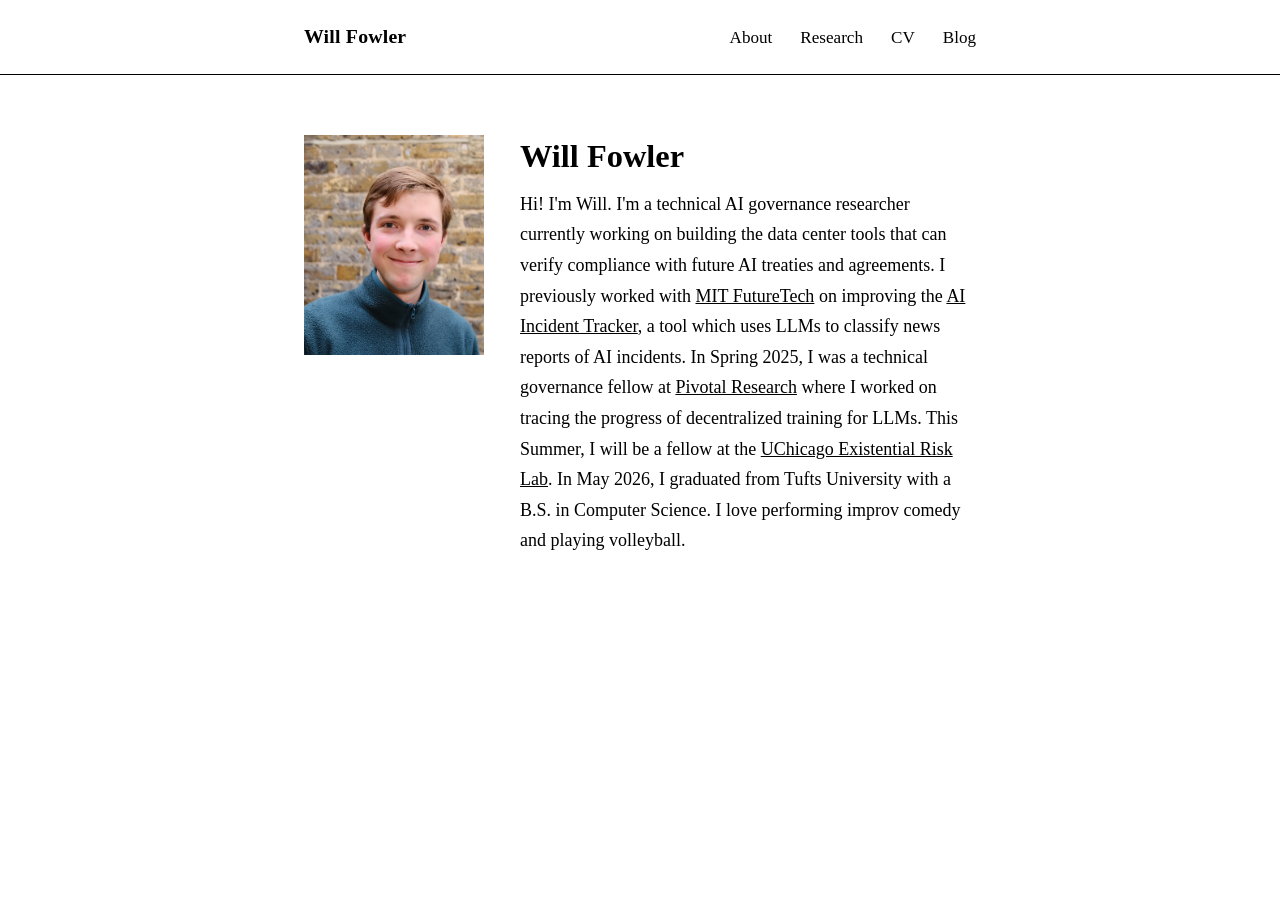
==== index.html @ b399e0b0 "initial commit" ====
<!DOCTYPE html>
<html lang="en">
<head>
  <meta charset="UTF-8" />
  <meta name="viewport" content="width=device-width, initial-scale=1.0" />
  <title>Will Fowler</title>
  <link rel="stylesheet" href="css/style.css" />
</head>
<body>

  <nav>
    <div class="container">
      <a class="site-name" href="index.html">Will Fowler</a>
      <div class="nav-links">
        <a href="index.html">About</a>
        <a href="research.html">Research</a>
        <a href="resume.html">CV</a>
        <a href="https://substack.com/@secondsycophant" target="_blank" rel="noopener">Blog</a>
      </div>
    </div>
  </nav>

  <main>
    <div class="container">
      <div class="profile">
        <img src="images/Pivotal_picture_of_me2.JPG" alt="Will Fowler" />
        <div class="profile-bio">
          <h1>Will Fowler</h1>
          <p>
            <!-- Bio placeholder — replace with your text -->
            Hi! I'm Will. I'm a technical AI governance researcher currently working on building the data center tools that can verify compliance with future AI treaties and agreements.
          
            I previously worked with <a href="https://futuretech.mit.edu/">MIT FutureTech</a> on improving the <a href="https://airisk.mit.edu/ai-incident-tracker">AI Incident Tracker</a>, a tool which uses LLMs to classify news reports of AI incidents.

            In Spring 2025, I was a technical governance fellow at <a href="https://www.pivotal-research.org">Pivotal Research</a> where I worked on tracing the progress of decentralized training for LLMs.

            This Summer, I will be a fellow at the <a href="https://xrisk.uchicago.edu/">UChicago Existential Risk Lab</a>.

            In May 2026, I graduated from Tufts University with a B.S. in Computer Science.

            I love performing improv comedy and playing volleyball.
          </p>
        </div>
      </div>
    </div>
  </main>

</body>
</html>
---- css/style.css ----
*, *::before, *::after {
  box-sizing: border-box;
  margin: 0;
  padding: 0;
}

html {
  font-size: 18px;
}

body {
  font-family: Georgia, 'Times New Roman', serif;
  background: #fff;
  color: #000;
  line-height: 1.7;
}

/* ── Layout ── */

.container {
  max-width: 720px;
  margin: 0 auto;
  padding: 0 24px;
}

/* ── Navigation ── */

nav {
  border-bottom: 1px solid #000;
  padding: 20px 0;
  margin-bottom: 60px;
}

nav .container {
  display: flex;
  align-items: baseline;
  justify-content: space-between;
}

nav .site-name {
  font-size: 1.1rem;
  font-weight: bold;
  text-decoration: none;
  color: #000;
  letter-spacing: 0.01em;
}

nav .nav-links {
  display: flex;
  gap: 28px;
}

nav .nav-links a {
  font-size: 0.95rem;
  text-decoration: none;
  color: #000;
}

nav .nav-links a:hover,
nav .site-name:hover {
  text-decoration: underline;
}

/* ── Page content ── */

main {
  padding-bottom: 80px;
}

h1 {
  font-size: 1.8rem;
  font-weight: bold;
  margin-bottom: 24px;
  line-height: 1.3;
}

h2 {
  font-size: 1.3rem;
  font-weight: bold;
  margin-top: 48px;
  margin-bottom: 16px;
  border-bottom: 1px solid #000;
  padding-bottom: 6px;
}

p {
  margin-bottom: 16px;
}

a {
  color: #000;
  text-decoration: underline;
}

a:hover {
  text-decoration: none;
}

/* ── Home page ── */

.profile {
  display: flex;
  gap: 36px;
  align-items: flex-start;
  margin-bottom: 36px;
}

.profile img {
  width: 180px;
  height: 220px;
  object-fit: cover;
  object-position: top;
  flex-shrink: 0;
}

.profile-bio {
  flex: 1;
}

.profile-bio h1 {
  margin-bottom: 12px;
}

/* ── Research & Projects ── */

.publication-list {
  list-style: none;
  margin-bottom: 8px;
}

.publication-list li {
  margin-bottom: 20px;
  padding-left: 0;
}

.publication-list li a {
  font-style: italic;
}

.publication-list .authors {
  font-size: 0.9rem;
  color: #333;
}

.publication-list .venue {
  font-size: 0.9rem;
  color: #555;
}

.project-entry {
  margin-bottom: 28px;
}

.project-entry h3 {
  font-size: 1rem;
  font-weight: bold;
  margin-bottom: 4px;
}

.project-entry h3 a {
  font-style: normal;
}

.project-entry p {
  margin-bottom: 0;
  font-size: 0.95rem;
}

/* ── Resume page ── */

.resume-embed {
  width: 100%;
  height: 85vh;
  border: 1px solid #ccc;
  display: block;
}

.resume-fallback {
  margin-top: 12px;
  font-size: 0.9rem;
}

/* ── Responsive ── */

@media (max-width: 560px) {
  .profile {
    flex-direction: column;
  }

  .profile img {
    width: 100%;
    height: auto;
    max-height: 280px;
  }

  nav .nav-links {
    gap: 16px;
  }
}
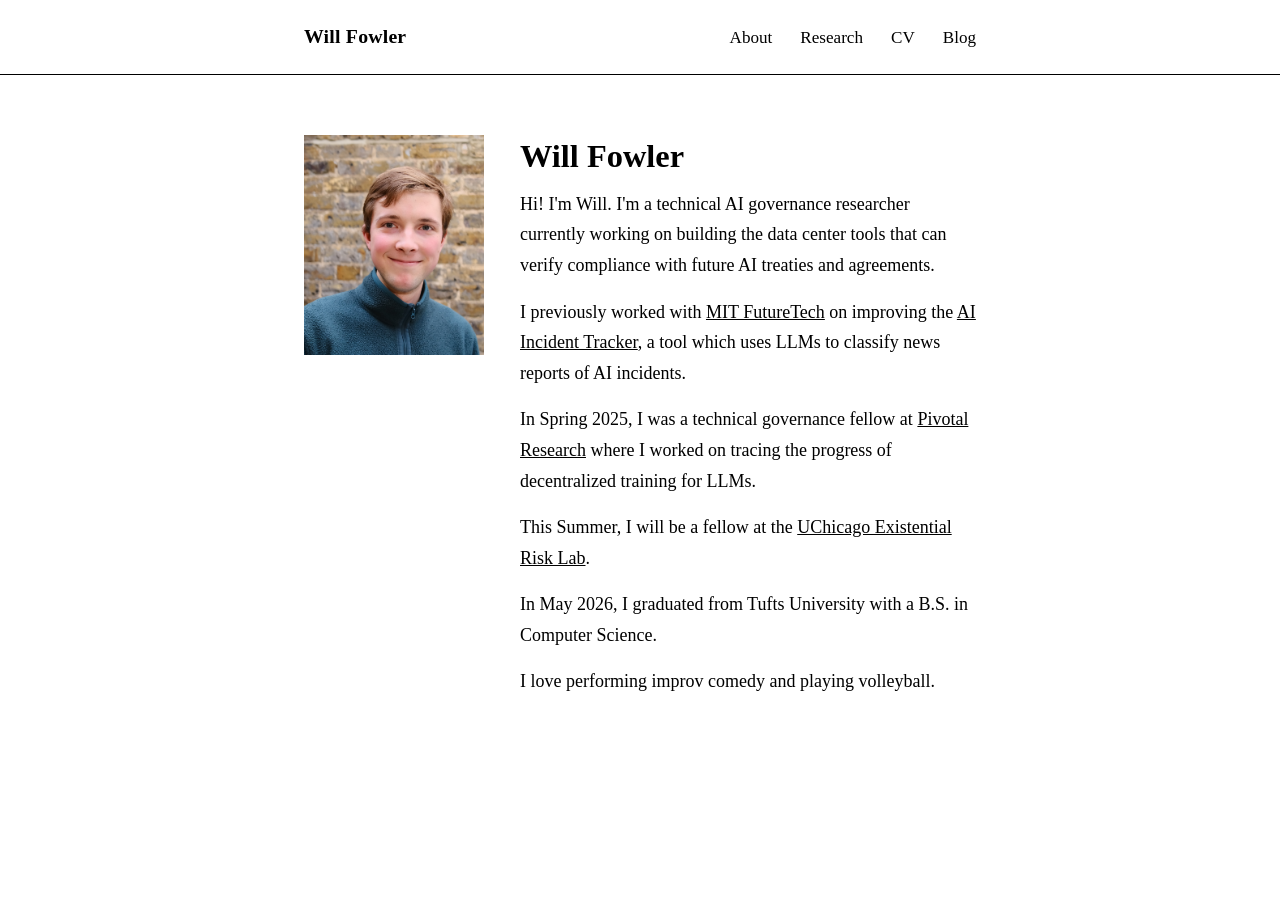
==== commit 4f900625: "Changed bio formatting" ====
--- a/index.html
+++ b/index.html
@@ -26,20 +26,12 @@
         <img src="images/Pivotal_picture_of_me2.JPG" alt="Will Fowler" />
         <div class="profile-bio">
           <h1>Will Fowler</h1>
-          <p>
-            <!-- Bio placeholder — replace with your text -->
-            Hi! I'm Will. I'm a technical AI governance researcher currently working on building the data center tools that can verify compliance with future AI treaties and agreements.
-          
-            I previously worked with <a href="https://futuretech.mit.edu/">MIT FutureTech</a> on improving the <a href="https://airisk.mit.edu/ai-incident-tracker">AI Incident Tracker</a>, a tool which uses LLMs to classify news reports of AI incidents.
-
-            In Spring 2025, I was a technical governance fellow at <a href="https://www.pivotal-research.org">Pivotal Research</a> where I worked on tracing the progress of decentralized training for LLMs.
-
-            This Summer, I will be a fellow at the <a href="https://xrisk.uchicago.edu/">UChicago Existential Risk Lab</a>.
-
-            In May 2026, I graduated from Tufts University with a B.S. in Computer Science.
-
-            I love performing improv comedy and playing volleyball.
-          </p>
+          <p>Hi! I'm Will. I'm a technical AI governance researcher currently working on building the data center tools that can verify compliance with future AI treaties and agreements.</p>
+          <p>I previously worked with <a href="https://futuretech.mit.edu/">MIT FutureTech</a> on improving the <a href="https://airisk.mit.edu/ai-incident-tracker">AI Incident Tracker</a>, a tool which uses LLMs to classify news reports of AI incidents.</p>
+          <p>In Spring 2025, I was a technical governance fellow at <a href="https://www.pivotal-research.org">Pivotal Research</a> where I worked on tracing the progress of decentralized training for LLMs.</p>
+          <p>This Summer, I will be a fellow at the <a href="https://xrisk.uchicago.edu/">UChicago Existential Risk Lab</a>.</p>
+          <p>In May 2026, I graduated from Tufts University with a B.S. in Computer Science.</p>
+          <p>I love performing improv comedy and playing volleyball.</p>
         </div>
       </div>
     </div>
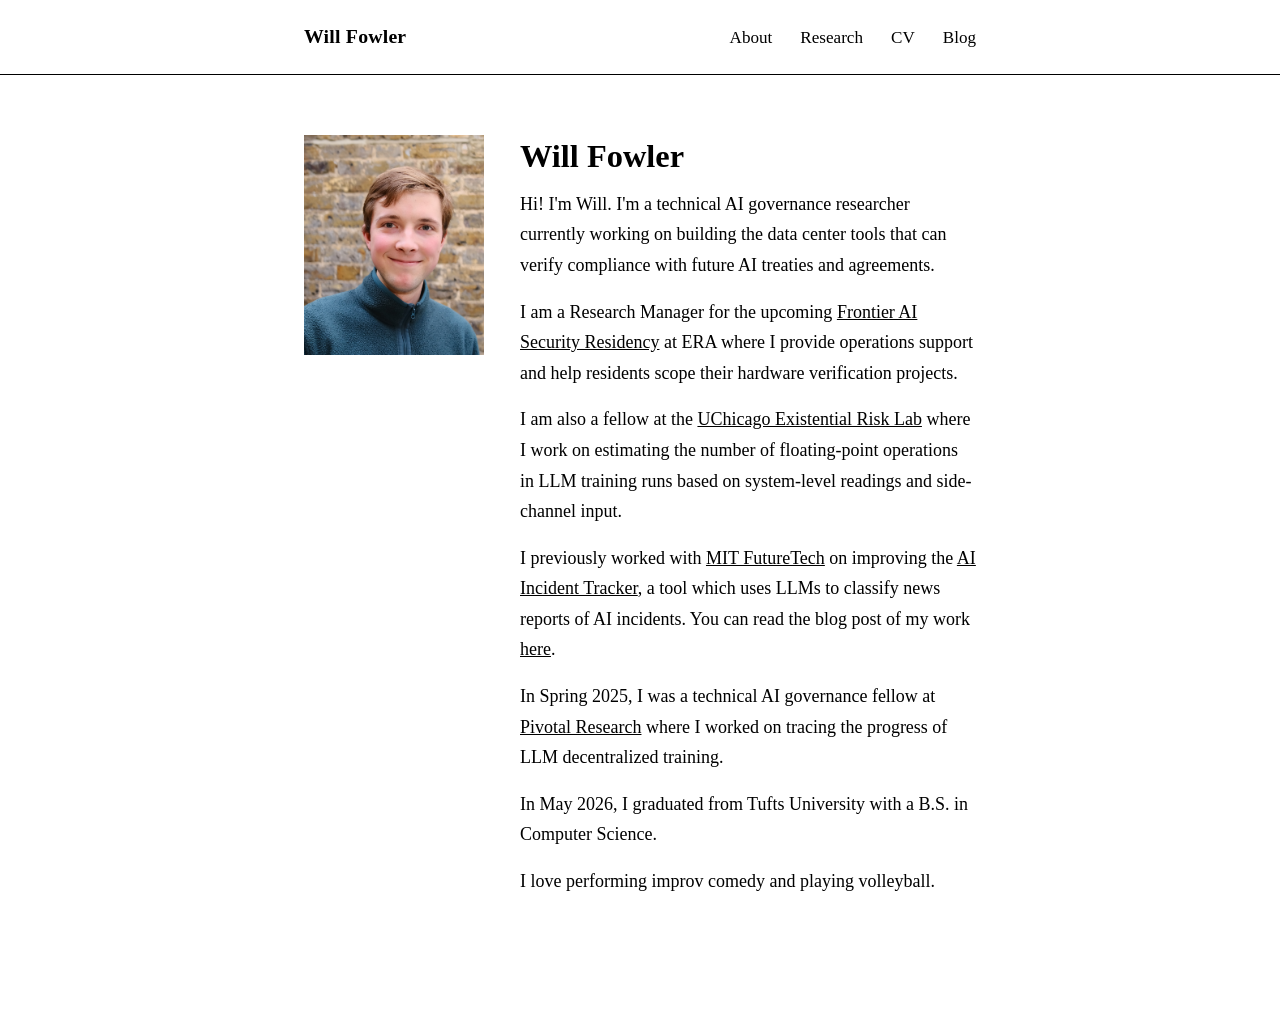
==== commit bade312d: "Updated Jul 14 2026" ====
--- a/index.html
+++ b/index.html
@@ -27,9 +27,10 @@
         <div class="profile-bio">
           <h1>Will Fowler</h1>
           <p>Hi! I'm Will. I'm a technical AI governance researcher currently working on building the data center tools that can verify compliance with future AI treaties and agreements.</p>
-          <p>I previously worked with <a href="https://futuretech.mit.edu/">MIT FutureTech</a> on improving the <a href="https://airisk.mit.edu/ai-incident-tracker">AI Incident Tracker</a>, a tool which uses LLMs to classify news reports of AI incidents.</p>
-          <p>In Spring 2025, I was a technical governance fellow at <a href="https://www.pivotal-research.org">Pivotal Research</a> where I worked on tracing the progress of decentralized training for LLMs.</p>
-          <p>This Summer, I will be a fellow at the <a href="https://xrisk.uchicago.edu/">UChicago Existential Risk Lab</a>.</p>
+          <p>I am a Research Manager for the upcoming <a href="https://www.securefrontier.ai/">Frontier AI Security Residency</a> at ERA where I provide operations support and help residents scope their hardware verification projects. </p>
+          <p>I am also a fellow at the <a href="https://xrisk.uchicago.edu/">UChicago Existential Risk Lab</a> where I work on estimating the number of floating-point operations in LLM training runs based on system-level readings and side-channel input.</p>
+          <p>I previously worked with <a href="https://futuretech.mit.edu/">MIT FutureTech</a> on improving the <a href="https://airisk.mit.edu/ai-incident-tracker">AI Incident Tracker</a>, a tool which uses LLMs to classify news reports of AI incidents. You can read the blog post of my work <a href="https://airisk.mit.edu/blog/ai-incident-tracker-june-2026-update"> here</a>.</p>
+          <p>In Spring 2025, I was a technical AI governance fellow at <a href="https://www.pivotal-research.org">Pivotal Research</a> where I worked on tracing the progress of LLM decentralized training.</p>
           <p>In May 2026, I graduated from Tufts University with a B.S. in Computer Science.</p>
           <p>I love performing improv comedy and playing volleyball.</p>
         </div>
